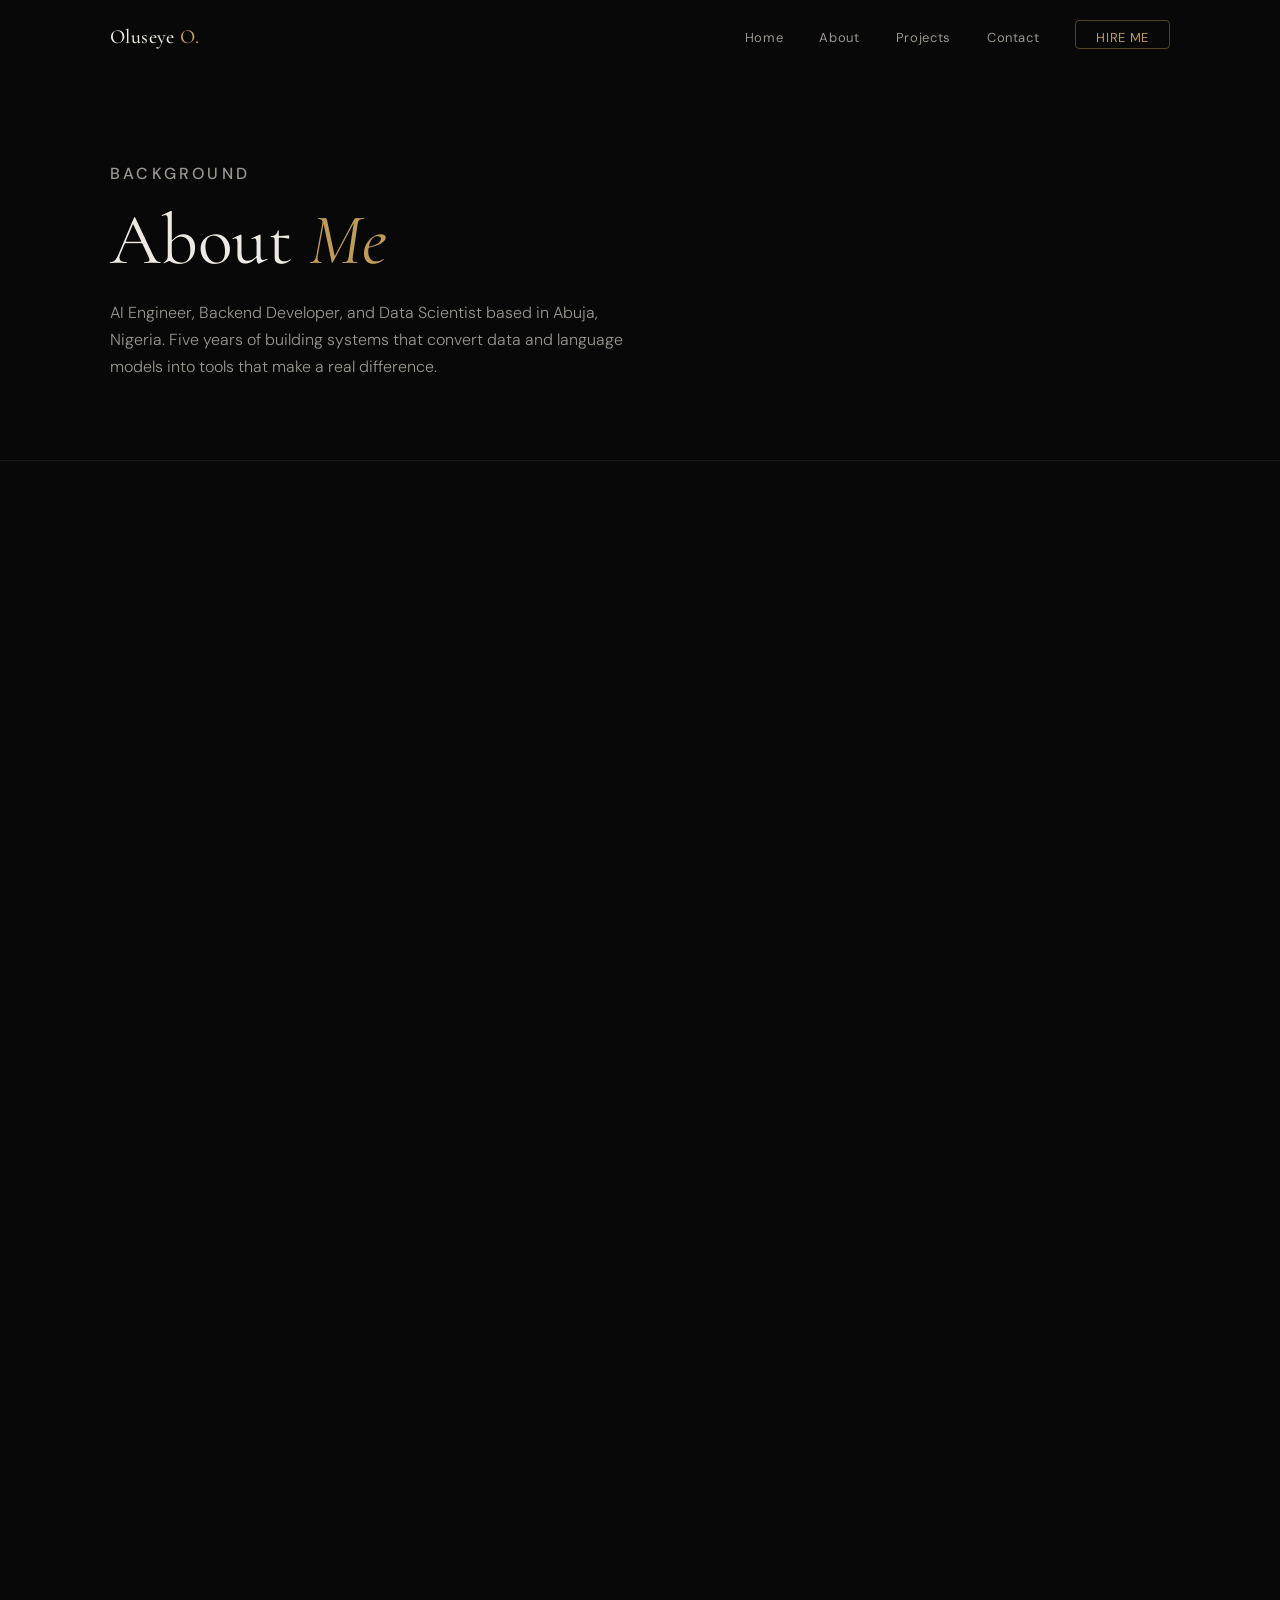
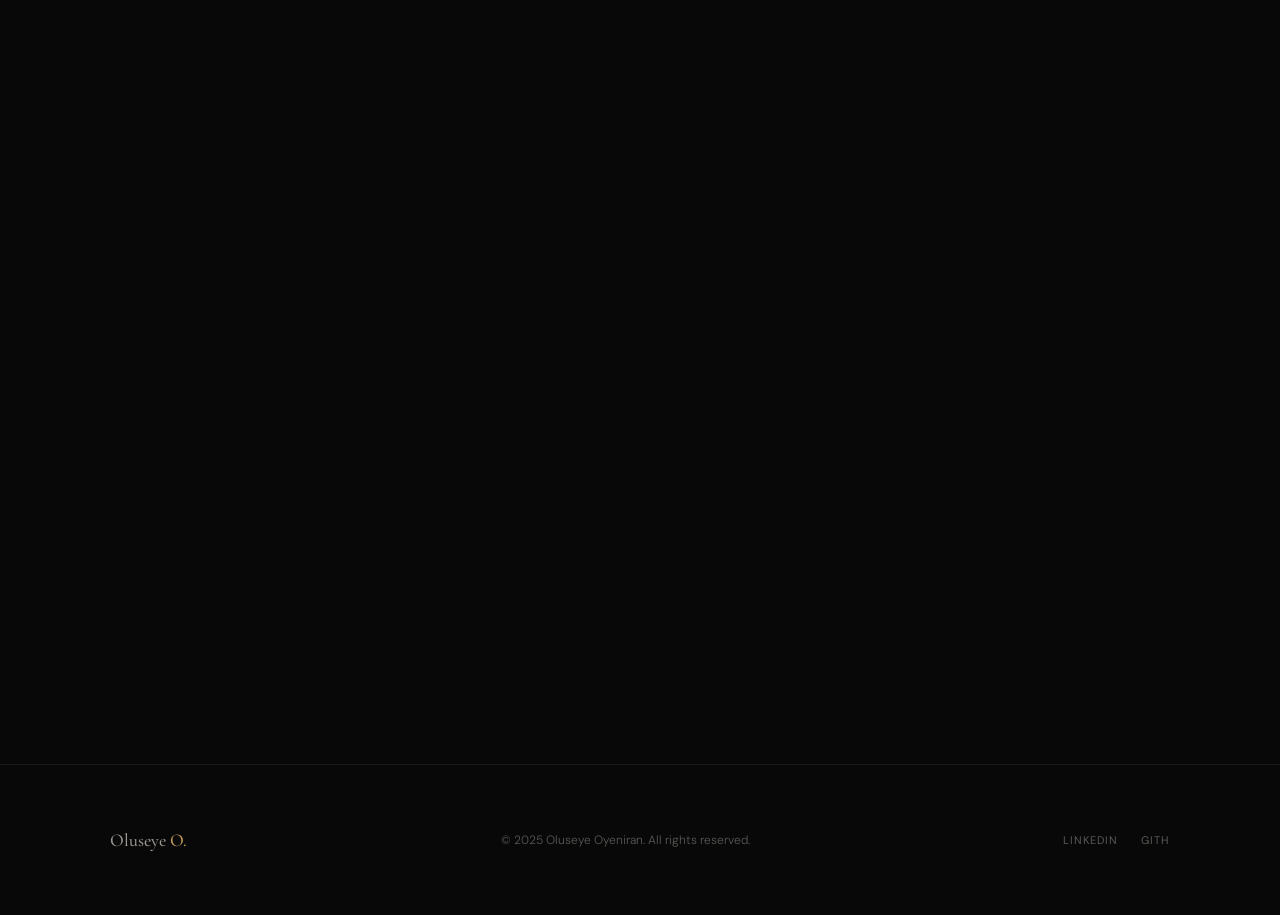
==== about.html @ 6cb299c2 "Add files via upload" ====
<!DOCTYPE html>
<html lang="en">
<head>
  <meta charset="UTF-8" />
  <meta name="viewport" content="width=device-width, initial-scale=1.0" />
  <meta name="description" content="About Oluseye Oyeniran — AI Engineer, Backend Developer, and Data Scientist with 5+ years of experience." />
  <title>About — Oluseye Oyeniran</title>
  <link rel="stylesheet" href="assets/css/style.css" />
</head>
<body>

  <!-- ============================================================
       NAVIGATION
  ============================================================ -->
  <nav class="nav" role="navigation" aria-label="Main navigation">
    <div class="nav-inner">
      <a href="index.html" class="nav-logo">Oluseye <span>O.</span></a>
      <button class="nav-toggle" aria-label="Toggle menu" aria-expanded="false">
        <span></span>
        <span></span>
        <span></span>
      </button>
      <ul class="nav-links" role="list">
        <li><a href="index.html">Home</a></li>
        <li><a href="about.html">About</a></li>
        <li><a href="projects.html">Projects</a></li>
        <li><a href="contact.html">Contact</a></li>
        <li><a href="contact.html" class="nav-cta">Hire Me</a></li>
      </ul>
    </div>
  </nav>


  <!-- ============================================================
       PAGE HEADER
  ============================================================ -->
  <header class="page-header">
    <div class="page-header-inner">
      <p class="section-label">Background</p>
      <h1>About <em>Me</em></h1>
      <p>
        AI Engineer, Backend Developer, and Data Scientist based in Abuja, Nigeria.
        Five years of building systems that convert data and language models into
        tools that make a real difference.
      </p>
    </div>
  </header>


  <!-- ============================================================
       ABOUT CONTENT
  ============================================================ -->
  <section class="section" aria-labelledby="about-heading">
    <div class="container">
      <div class="about-grid">

        <!-- Sidebar -->
        <aside class="about-sidebar reveal" aria-label="Contact information">
          <div class="about-photo" aria-label="Profile photo placeholder">
            <span>Photo</span>
          </div>

          <div>
            <p class="section-label" style="margin-bottom: 16px;">Contact</p>
            <div class="about-contact-list">
              <div class="about-contact-item">
                <span class="about-contact-label">Location</span>
                <span class="about-contact-value">Abuja, Nigeria</span>
              </div>
              <div class="about-contact-item">
                <span class="about-contact-label">Email</span>
                <a href="/cdn-cgi/l/email-protection#7817140d0b1d011d17011d16110a1916381f15191114561b1715" class="about-contact-value">
                  <span class="__cf_email__" data-cfemail="5f30332a2c3a263a30263a31362d3e311f38323e3633713c3032">[email&#160;protected]</span>
                </a>
              </div>
              <div class="about-contact-item">
                <span class="about-contact-label">Phone</span>
                <a href="tel:+2348185100930" class="about-contact-value">+234 818 510 0930</a>
              </div>
              <div class="about-contact-item">
                <span class="about-contact-label">LinkedIn</span>
                <a href="https://www.linkedin.com/in/oluseye-oyeniran-509456109/"
                   class="about-contact-value"
                   target="_blank"
                   rel="noopener noreferrer">View Profile</a>
              </div>
              <div class="about-contact-item">
                <span class="about-contact-label">GitHub</span>
                <a href="https://github.com/Eriayomide/"
                   class="about-contact-value"
                   target="_blank"
                   rel="noopener noreferrer">Eriayomide</a>
              </div>
            </div>
          </div>
        </aside>

        <!-- Main content -->
        <div class="about-content">

          <!-- Bio -->
          <div class="reveal">
            <h2 id="about-heading">Who I Am</h2>
            <p>
              I'm a Data Scientist and AI Engineer with over five years of hands-on experience
              in Python, machine learning, SQL, and data analysis. My core work — building
              predictive models, designing data pipelines, forecasting, and turning complex
              datasets into actionable insight — is entirely my own.
            </p>
            <p>
              My experience spans finance, government platforms, insurance, and social impact.
              At Fourcore Integrated Services, I lead AI development on Nigeria's VREG vehicle
              registration platform: building ML models, forecasting dashboards with SARIMA and
              Prophet, and integrating LLMs via the Claude API. Before that, at Pairview Limited
              in the UK, I developed forecasting models and analytics dashboards that contributed
              to a 20% reduction in customer churn and a 15% lift in cross-sell performance.
            </p>
            <p>
              Beyond data science, I design and build complete AI-powered systems — combining
              my analytical background with AI-assisted backend development (FastAPI, PostgreSQL)
              to ship end-to-end solutions. I understand the architecture and concepts deeply;
              AI helps me write the production code. This is how I built KingdomConnect,
              HopeBridge AI, and the RAG Chatbot system.
            </p>
          </div>

          <!-- Experience -->
          <div class="reveal">
            <h2>Experience</h2>
            <div class="experience-list" role="list">

              <div class="experience-item" role="listitem">
                <div class="experience-period">
                  Jun 2024 – Present<br>Abuja, Nigeria
                </div>
                <div>
                  <p class="experience-role">Data Scientist</p>
                  <p class="experience-company">Fourcore Integrated Services</p>
                  <p class="experience-desc">
                    Leading AI development on Nigeria's VREG platform — building an LLM-powered
                    chatbot for registration queries, a VIN anomaly detection engine, and time
                    series forecasting dashboards using Prophet and SARIMA. Also built the WACS
                    AI Loan Assistant, a conversational executive tool powered by LLaMA 3.3 70B
                    for real-time loan database queries in plain English.
                  </p>
                </div>
              </div>

              <div class="experience-item" role="listitem">
                <div class="experience-period">
                  May 2024 – Jul 2024<br>Remote
                </div>
                <div>
                  <p class="experience-role">Sales Data Analyst</p>
                  <p class="experience-company">ITC Worldwide Ltd</p>
                  <p class="experience-desc">
                    Worked with HubSpot CRM data and automated reporting pipelines using
                    Power Automate. Delivered sales trend modelling and insight dashboards
                    for senior leadership.
                  </p>
                </div>
              </div>

              <div class="experience-item" role="listitem">
                <div class="experience-period">
                  Feb 2020 – Apr 2024<br>United Kingdom
                </div>
                <div>
                  <p class="experience-role">Data Analyst / Scientist</p>
                  <p class="experience-company">Pairview Limited</p>
                  <p class="experience-desc">
                    Designed SARIMA and Prophet forecasting models that improved accuracy by 10%.
                    Built Power BI and Tableau dashboards that contributed to a 15% increase in
                    cross-sell success. Developed ML models for customer behaviour analysis and
                    reduced churn by 20% through targeted retention strategies.
                  </p>
                </div>
              </div>

              <div class="experience-item" role="listitem">
                <div class="experience-period">
                  Nov 2022 – Dec 2023<br>South Africa
                </div>
                <div>
                  <p class="experience-role">Data Analyst</p>
                  <p class="experience-company">Dinkum Analytics</p>
                  <p class="experience-desc">
                    Developed Power BI dashboards for social impact and sustainable development
                    initiatives. Built SQL-based data pipelines for merging and cleaning data
                    from multiple source systems.
                  </p>
                </div>
              </div>

              <div class="experience-item" role="listitem">
                <div class="experience-period">
                  Jul 2022 – Nov 2022<br>Remote
                </div>
                <div>
                  <p class="experience-role">Data Science Mentor</p>
                  <p class="experience-company">Udacity</p>
                  <p class="experience-desc">
                    Mentored aspiring data professionals in Python, SQL, and machine learning.
                    Reviewed project submissions and provided feedback aligned with
                    industry standards.
                  </p>
                </div>
              </div>

            </div>
          </div>

          <!-- Skills -->
          <div class="reveal">
            <h2>Skills &amp; Technologies</h2>
            <div class="skills-grid">
              <div>
                <p class="skill-group-title">AI &amp; Machine Learning</p>
                <ul class="skill-list">
                  <li>Large Language Models (LLMs)</li>
                  <li>Retrieval-Augmented Generation (RAG)</li>
                  <li>Natural Language Processing (NLP)</li>
                  <li>Time Series Forecasting (SARIMA, Prophet)</li>
                  <li>Random Forests, Predictive Modelling</li>
                  <li>Collaborative Filtering</li>
                  <li>Claude API, OpenAI, Groq</li>
                  <li>FAISS, sentence-transformers</li>
                </ul>
              </div>
              <div>
                <p class="skill-group-title">Backend &amp; Data Engineering</p>
                <ul class="skill-list">
                  <li>Python (advanced)</li>
                  <li>FastAPI</li>
                  <li>PostgreSQL, SQL Server</li>
                  <li>REST API Design</li>
                  <li>DigitalOcean, AWS, Azure, GCP</li>
                  <li>Streamlit</li>
                  <li>Data Pipeline Automation</li>
                  <li>Google Analytics (GA4)</li>
                </ul>
              </div>
              <div>
                <p class="skill-group-title">Analytics &amp; Visualisation</p>
                <ul class="skill-list">
                  <li>Power BI, DAX</li>
                  <li>Tableau</li>
                  <li>Looker Studio</li>
                  <li>Advanced Excel, Pivot Tables</li>
                  <li>HubSpot CRM</li>
                  <li>Power Automate</li>
                </ul>
              </div>
              <div>
                <p class="skill-group-title">Professional</p>
                <ul class="skill-list">
                  <li>Problem-solving &amp; systems thinking</li>
                  <li>Data storytelling</li>
                  <li>Cross-team collaboration</li>
                  <li>Technical mentoring</li>
                  <li>English (fluent)</li>
                </ul>
              </div>
            </div>
          </div>

          <!-- Education -->
          <div class="reveal">
            <h2>Education</h2>
            <div class="education-list">
              <div class="education-item">
                <p class="education-degree">M.Sc. Financial Mathematics</p>
                <p class="education-institution">University of Abuja</p>
                <p class="education-year">2016</p>
              </div>
              <div class="education-item">
                <p class="education-degree">B.Tech. Mathematics with Computer Science</p>
                <p class="education-institution">Federal University of Technology, Minna</p>
                <p class="education-year">2006</p>
              </div>
            </div>
          </div>

          <!-- Current Learning -->
          <div class="reveal">
            <h2>Currently Learning</h2>
            <p>
              Deepening expertise in Retrieval-Augmented Generation through the
              NVIDIA Deep Learning Institute. Active member of the American Statistical
              Association, and a regular contributor to data science discussions on
              LinkedIn, Reddit, and Medium.
            </p>
          </div>

        </div>
      </div>
    </div>
  </section>


  <!-- ============================================================
       FOOTER
  ============================================================ -->
  <footer class="footer" role="contentinfo">
    <div class="footer-inner">
      <div class="footer-logo">Oluseye <span>O.</span></div>
      <p class="footer-copy">&copy; 2025 Oluseye Oyeniran. All rights reserved.</p>
      <nav class="footer-links" aria-label="Footer navigation">
        <a href="https://www.linkedin.com/in/oluseye-oyeniran-509456109/" target="_blank" rel="noopener noreferrer">LinkedIn</a>
        <a href="https://github.com/Eriayomide/" target="_blank" rel="noopener noreferrer">GitH
---- assets/css/style.css ----
/* ================================================================
   OLUSEYE OYENIRAN — Portfolio Stylesheet
   Theme: Dark editorial, warm bronze/gold accents
   Fonts: Cormorant Garamond (display) + DM Sans (body/UI)
   ================================================================ */

/* --- Google Fonts Import --- */
@import url('https://fonts.googleapis.com/css2?family=Cormorant+Garamond:ital,wght@0,300;0,400;0,500;0,600;1,300;1,400&family=DM+Sans:ital,opsz,wght@0,9..40,300;0,9..40,400;0,9..40,500;1,9..40,300&display=swap');

/* --- CSS Custom Properties --- */
:root {
  --bg:            #080808;
  --surface:       #0F0F0F;
  --card:          #141414;
  --card-hover:    #1A1A1A;
  --border:        rgba(255, 255, 255, 0.07);
  --border-strong: rgba(255, 255, 255, 0.14);

  --accent:        #BF9B5A;
  --accent-light:  #D4AF6E;
  --accent-dim:    rgba(191, 155, 90, 0.15);

  --text:          #EEEAE3;
  --text-secondary:#9A9690;
  --text-muted:    #5C5A56;

  --font-display:  'Cormorant Garamond', Georgia, serif;
  --font-body:     'DM Sans', system-ui, sans-serif;

  --max-width:     1180px;
  --side-pad:      clamp(20px, 5vw, 60px);
  --radius:        4px;
  --radius-card:   8px;

  --transition:    all 0.25s ease;
  --transition-slow: all 0.45s ease;
}

/* --- Reset & Base --- */
*, *::before, *::after { box-sizing: border-box; margin: 0; padding: 0; }

html {
  font-size: 16px;
  scroll-behavior: smooth;
  -webkit-font-smoothing: antialiased;
}

body {
  background-color: var(--bg);
  color: var(--text);
  font-family: var(--font-body);
  font-weight: 300;
  line-height: 1.7;
  min-height: 100vh;
}

a {
  color: inherit;
  text-decoration: none;
}

img {
  display: block;
  max-width: 100%;
}

ul { list-style: none; }

/* --- Utility Classes --- */
.container {
  max-width: var(--max-width);
  margin: 0 auto;
  padding: 0 var(--side-pad);
}

.section {
  padding: 100px 0;
}

.section-label {
  font-family: var(--font-body);
  font-size: 11px;
  font-weight: 500;
  letter-spacing: 0.2em;
  text-transform: uppercase;
  color: var(--accent);
  margin-bottom: 16px;
}

.section-title {
  font-family: var(--font-display);
  font-size: clamp(32px, 4vw, 48px);
  font-weight: 400;
  line-height: 1.15;
  color: var(--text);
  margin-bottom: 48px;
}

.section-title em {
  font-style: italic;
  color: var(--accent);
}

.divider {
  width: 40px;
  height: 1px;
  background: var(--accent);
  margin: 24px 0 40px;
}

/* ================================================================
   NAVIGATION
   ================================================================ */
.nav {
  position: fixed;
  top: 0;
  left: 0;
  right: 0;
  z-index: 100;
  padding: 20px 0;
  transition: var(--transition);
  border-bottom: 1px solid transparent;
}

.nav.scrolled {
  background: rgba(8, 8, 8, 0.96);
  backdrop-filter: blur(12px);
  -webkit-backdrop-filter: blur(12px);
  border-bottom-color: var(--border);
  padding: 14px 0;
}

.nav-inner {
  max-width: var(--max-width);
  margin: 0 auto;
  padding: 0 var(--side-pad);
  display: flex;
  align-items: center;
  justify-content: space-between;
}

/* Wordmark logo */
.nav-logo {
  font-family: var(--font-display);
  font-size: 20px;
  font-weight: 500;
  letter-spacing: 0.02em;
  color: var(--text);
  transition: var(--transition);
}

.nav-logo span {
  color: var(--accent);
}

.nav-logo:hover { color: var(--accent-light); }

/* Nav links */
.nav-links {
  display: flex;
  align-items: center;
  gap: 36px;
}

.nav-links a {
  font-size: 13px;
  font-weight: 400;
  letter-spacing: 0.05em;
  color: var(--text-secondary);
  transition: var(--transition);
  position: relative;
  padding-bottom: 2px;
}

.nav-links a::after {
  content: '';
  position: absolute;
  bottom: -1px;
  left: 0;
  width: 0;
  height: 1px;
  background: var(--accent);
  transition: width 0.25s ease;
}

.nav-links a:hover,
.nav-links a.active {
  color: var(--text);
}

.nav-links a:hover::after,
.nav-links a.active::after {
  width: 100%;
}

/* Hire me CTA in nav */
.nav-cta {
  font-size: 12px;
  font-weight: 500;
  letter-spacing: 0.1em;
  text-transform: uppercase;
  color: var(--accent) !important;
  border: 1px solid rgba(191, 155, 90, 0.4);
  padding: 8px 20px;
  border-radius: var(--radius);
  transition: var(--transition) !important;
}

.nav-cta::after { display: none !important; }

.nav-cta:hover {
  background: var(--accent-dim) !important;
  border-color: var(--accent) !important;
  color: var(--accent-light) !important;
}

/* Mobile nav toggle */
.nav-toggle {
  display: none;
  background: none;
  border: none;
  cursor: pointer;
  padding: 4px;
  flex-direction: column;
  gap: 5px;
}

.nav-toggle span {
  display: block;
  width: 24px;
  height: 1.5px;
  background: var(--text);
  transition: var(--transition);
}

/* ================================================================
   BUTTONS
   ================================================================ */
.btn {
  display: inline-block;
  font-family: var(--font-body);
  font-size: 12px;
  font-weight: 500;
  letter-spacing: 0.12em;
  text-transform: uppercase;
  padding: 14px 32px;
  border-radius: var(--radius);
  transition: var(--transition);
  cursor: pointer;
  border: none;
}

.btn-primary {
  background: var(--accent);
  color: #0A0808;
}

.btn-primary:hover {
  background: var(--accent-light);
  transform: translateY(-1px);
}

.btn-outline {
  background: transparent;
  color: var(--text);
  border: 1px solid var(--border-strong);
}

.btn-outline:hover {
  border-color: var(--accent);
  color: var(--accent);
  transform: translateY(-1px);
}

.btn-ghost {
  background: transparent;
  color: var(--accent);
  border: 1px solid rgba(191, 155, 90, 0.3);
  padding: 10px 24px;
  font-size: 11px;
}

.btn-ghost:hover {
  background: var(--accent-dim);
  border-color: var(--accent);
}

/* ================================================================
   PAGE HEADER (inner pages)
   ================================================================ */
.page-header {
  padding: 160px 0 80px;
  border-bottom: 1px solid var(--border);
}

.page-header-inner {
  max-width: var(--max-width);
  margin: 0 auto;
  padding: 0 var(--side-pad);
}

.page-header h1 {
  font-family: var(--font-display);
  font-size: clamp(42px, 6vw, 72px);
  font-weight: 400;
  line-height: 1.05;
  color: var(--text);
  margin-bottom: 20px;
}

.page-header h1 em {
  font-style: italic;
  color: var(--accent);
}

.page-header p {
  font-size: 16px;
  color: var(--text-secondary);
  max-width: 520px;
  line-height: 1.7;
}

/* ================================================================
   HOME — HERO
   ================================================================ */
.hero {
  min-height: 100vh;
  display: flex;
  align-items: center;
  position: relative;
  overflow: hidden;
  padding: 120px 0 80px;
}

/* Subtle grid texture */
.hero::before {
  content: '';
  position: absolute;
  inset: 0;
  background-image:
    linear-gradient(rgba(255,255,255,0.015) 1px, transparent 1px),
    linear-gradient(90deg, rgba(255,255,255,0.015) 1px, transparent 1px);
  background-size: 80px 80px;
  mask-image: radial-gradient(ellipse 80% 80% at 50% 50%, black 30%, transparent 100%);
  pointer-events: none;
}

/* Subtle glow */
.hero::after {
  content: '';
  position: absolute;
  top: 20%;
  right: -10%;
  width: 500px;
  height: 500px;
  background: radial-gradient(circle, rgba(191, 155, 90, 0.06) 0%, transparent 70%);
  pointer-events: none;
}

.hero-inner {
  max-width: var(--max-width);
  margin: 0 auto;
  padding: 0 var(--side-pad);
  width: 100%;
  position: relative;
  z-index: 1;
}

.hero-eyebrow {
  display: flex;
  align-items: center;
  gap: 16px;
  margin-bottom: 28px;
  opacity: 0;
  animation: fadeUp 0.7s ease 0.1s forwards;
}

.hero-eyebrow-line {
  width: 32px;
  height: 1px;
  background: var(--accent);
}

.hero-eyebrow span {
  font-size: 11px;
  font-weight: 500;
  letter-spacing: 0.2em;
  text-transform: uppercase;
  color: var(--accent);
}

.hero-name {
  font-family: var(--font-display);
  font-size: clamp(52px, 9vw, 112px);
  font-weight: 400;
  line-height: 0.95;
  letter-spacing: -0.02em;
  color: var(--text);
  margin-bottom: 8px;
  opacity: 0;
  animation: fadeUp 0.8s ease 0.2s forwards;
}

.hero-name-last {
  display: block;
  color: var(--text);
  font-style: italic;
  font-weight: 300;
}

.hero-title-row {
  display: flex;
  align-items: center;
  gap: 20px;
  margin: 32px 0 40px;
  opacity: 0;
  animation: fadeUp 0.8s ease 0.35s forwards;
}

.hero-title-text {
  font-size: clamp(13px, 1.5vw, 15px);
  font-weight: 400;
  color: var(--text-secondary);
  letter-spacing: 0.04em;
}

.hero-title-sep {
  width: 1px;
  height: 16px;
  background: var(--border-strong);
}

.hero-bio {
  max-width: 560px;
  font-size: 16px;
  font-weight: 300;
  color: var(--text-secondary);
  line-height: 1.8;
  margin-bottom: 48px;
  opacity: 0;
  animation: fadeUp 0.8s ease 0.45s forwards;
}

.hero-actions {
  display: flex;
  align-items: center;
  gap: 16px;
  flex-wrap: wrap;
  opacity: 0;
  animation: fadeUp 0.8s ease 0.55s forwards;
}

.hero-scroll-hint {
  position: absolute;
  bottom: 40px;
  left: var(--side-pad);
  display: flex;
  align-items: center;
  gap: 10px;
  opacity: 0;
  animation: fadeIn 1s ease 1.2s forwards;
}

.hero-scroll-hint span {
  font-size: 10px;
  font-weight: 500;
  letter-spacing: 0.18em;
  text-transform: uppercase;
  color: var(--text-muted);
}

.scroll-line {
  width: 1px;
  height: 40px;
  background: linear-gradient(to bottom, transparent, var(--accent), transparent);
  animation: scrollPulse 2s ease-in-out infinite;
}

/* ================================================================
   HOME — FEATURED PROJECT
   ================================================================ */
.featured {
  background: var(--surface);
  border-top: 1px solid var(--border);
  border-bottom: 1px solid var(--border);
}

.featured-inner {
  display: grid;
  grid-template-columns: 1fr 1fr;
  gap: 80px;
  align-items: center;
}

.featured-label {
  font-size: 10px;
  font-weight: 500;
  letter-spacing: 0.2em;
  text-transform: uppercase;
  color: var(--accent);
  margin-bottom: 20px;
}

.featured-title {
  font-family: var(--font-display);
  font-size: clamp(28px, 3.5vw, 44px);
  font-weight: 400;
  line-height: 1.15;
  color: var(--text);
  margin-bottom: 20px;
}

.featured-title em { font-style: italic; color: var(--accent); }

.featured-desc {
  font-size: 15px;
  font-weight: 300;
  color: var(--text-secondary);
  line-height: 1.8;
  margin-bottom: 28px;
}

.featured-tags {
  display: flex;
  flex-wrap: wrap;
  gap: 8px;
  margin-bottom: 36px;
}

.tag {
  font-size: 11px;
  font-weight: 400;
  letter-spacing: 0.05em;
  color: var(--text-muted);
  border: 1px solid var(--border);
  padding: 4px 12px;
  border-radius: 2px;
  background: rgba(255,255,255,0.02);
}

/* Project visual placeholder */
.project-visual {
  border-radius: var(--radius-card);
  overflow: hidden;
  aspect-ratio: 4/3;
  position: relative;
}

.project-visual-inner {
  width: 100%;
  height: 100%;
  display: flex;
  align-items: center;
  justify-content: center;
  font-family: var(--font-display);
  font-size: 14px;
  font-weight: 400;
  font-style: italic;
  letter-spacing: 0.05em;
  color: rgba(255,255,255,0.3);
  border: 1px solid var(--border);
}

/* Each project gets a distinct background */
.visual-kingdomconnect {
  background: linear-gradient(135deg, #0D2B3A 0%, #0F3D4A 40%, #143545 100%);
}

.visual-hopebridge {
  background: linear-gradient(135deg, #2A1608 0%, #4A2510 40%, #3D1F0C 100%);
}

.visual-rag {
  background: linear-gradient(135deg, #0D1826 0%, #142035 40%, #0F1D2E 100%);
}

.visual-vin {
  background: linear-gradient(135deg, #141A24 0%, #1E2A3A 40%, #18222E 100%);
}

.visual-analytics {
  background: linear-gradient(135deg, #131A13 0%, #1A2A1A 40%, #162016 100%);
}

/* Decorative lines in project visuals */
.project-visual-inner::before {
  content: '';
  position: absolute;
  inset: 20px;
  border: 1px solid rgba(255,255,255,0.06);
  border-radius: 4px;
}

/* ================================================================
   HOME — PROJECTS GRID (secondary)
   ================================================================ */
.projects-grid {
  display: grid;
  grid-template-columns: repeat(3, 1fr);
  gap: 1px;
  background: var(--border);
  border: 1px solid var(--border);
  border-radius: var(--radius-card);
  overflow: hidden;
}

.project-card {
  background: var(--card);
  padding: 36px;
  transition: var(--transition-slow);
  position: relative;
  overflow: hidden;
}

.project-card::before {
  content: '';
  position: absolute;
  bottom: 0;
  left: 0;
  right: 0;
  height: 2px;
  background: var(--accent);
  transform: scaleX(0);
  transform-origin: left;
  transition: transform 0.4s ease;
}

.project-card:hover {
  background: var(--card-hover);
}

.project-card:hover::before {
  transform: scaleX(1);
}

.project-card-number {
  font-family: var(--font-display);
  font-size: 13px;
  font-weight: 400;
  color: var(--text-muted);
  margin-bottom: 20px;
}

.project-card-visual {
  border-radius: 4px;
  overflow: hidden;
  aspect-ratio: 16/9;
  margin-bottom: 24px;
  position: relative;
}

.project-card-title {
  font-family: var(--font-display);
  font-size: 22px;
  font-weight: 400;
  color: var(--text);
  line-height: 1.3;
  margin-bottom: 12px;
}

.project-card-desc {
  font-size: 13px;
  font-weight: 300;
  color: var(--text-secondary);
  line-height: 1.7;
  margin-bottom: 20px;
}

.project-card-tags {
  display: flex;
  flex-wrap: wrap;
  gap: 6px;
  margin-bottom: 24px;
}

.project-card-link {
  font-size: 11px;
  font-weight: 500;
  letter-spacing: 0.1em;
  text-transform: uppercase;
  color: var(--accent);
  display: inline-flex;
  align-items: center;
  gap: 8px;
  transition: var(--transition);
}

.project-card-link:hover {
  color: var(--accent-light);
  gap: 12px;
}

.project-card-link::after {
  content: '→';
  font-size: 13px;
}

/* ================================================================
   PROJECTS PAGE — FULL PROJECT CARDS
   ================================================================ */
.project-full {
  padding: 60px 0;
  border-bottom: 1px solid var(--border);
}

.project-full:last-child {
  border-bottom: none;
}

.project-full-inner {
  display: grid;
  grid-template-columns: 1.1fr 0.9fr;
  gap: 80px;
  align-items: start;
}

.project-full-inner.reverse {
  grid-template-columns: 0.9fr 1.1fr;
}

.project-full-inner.reverse .project-full-content {
  order: 2;
}

.project-full-inner.reverse .project-full-visual {
  order: 1;
}

.project-number {
  font-family: var(--font-display);
  font-size: 80px;
  font-weight: 300;
  color: rgba(255,255,255,0.04);
  line-height: 1;
  margin-bottom: -20px;
  position: relative;
  z-index: 0;
}

.project-full-title {
  font-family: var(--font-display);
  font-size: clamp(26px, 3vw, 38px);
  font-weight: 400;
  line-height: 1.2;
  color: var(--text);
  margin-bottom: 16px;
  position: relative;
  z-index: 1;
}

.project-full-title em { font-style: italic; color: var(--accent); }

.project-full-desc {
  font-size: 15px;
  font-weight: 300;
  color: var(--text-secondary);
  line-height: 1.85;
  margin-bottom: 28px;
}

.project-full-meta {
  display: grid;
  grid-template-columns: repeat(2, 1fr);
  gap: 20px;
  padding: 24px 0;
  border-top: 1px solid var(--border);
  border-bottom: 1px solid var(--border);
  margin-bottom: 32px;
}

.meta-item-label {
  font-size: 10px;
  font-weight: 500;
  letter-spacing: 0.15em;
  text-transform: uppercase;
  color: var(--text-muted);
  margin-bottom: 6px;
}

.meta-item-value {
  font-size: 14px;
  font-weight: 400;
  color: var(--text-secondary);
}

.project-full-visual {
  position: sticky;
  top: 100px;
}

/* ================================================================
   ANALYTICS PROJECTS — SMALLER GRID
   ================================================================ */
.analytics-grid {
  display: grid;
  grid-template-columns: repeat(3, 1fr);
  gap: 24px;
}

.analytics-card {
  background: var(--card);
  border: 1px solid var(--border);
  border-radius: var(--radius-card);
  padding: 28px;
  transition: var(--transition-slow);
}

.analytics-card:hover {
  background: var(--card-hover);
  border-color: var(--border-strong);
  transform: translateY(-2px);
}

.analytics-card-title {
  font-family: var(--font-display);
  font-size: 19px;
  font-weight: 400;
  color: var(--text);
  margin-bottom: 10px;
  line-height: 1.3;
}

.analytics-card-desc {
  font-size: 13px;
  font-weight: 300;
  color: var(--text-secondary);
  line-height: 1.7;
  margin-bottom: 18px;
}

.analytics-card-link {
  font-size: 11px;
  font-weight: 500;
  letter-spacing: 0.08em;
  text-transform: uppercase;
  color: var(--accent);
  display: inline-flex;
  align-items: center;
  gap: 6px;
  transition: var(--transition);
}

.analytics-card-link:hover {
  color: var(--accent-light);
  gap: 10px;
}

.analytics-card-link::after { content: '↗'; }

/* ================================================================
   ABOUT PAGE
   ================================================================ */
.about-grid {
  display: grid;
  grid-template-columns: 1fr 1.6fr;
  gap: 100px;
  align-items: start;
}

.about-sidebar {
  position: sticky;
  top: 100px;
}

.about-photo {
  aspect-ratio: 3/4;
  background: var(--card);
  border: 1px solid var(--border);
  border-radius: var(--radius-card);
  overflow: hidden;
  margin-bottom: 28px;
  display: flex;
  align-items: center;
  justify-content: center;
  color: var(--text-muted);
  font-size: 13px;
  font-style: italic;
  font-family: var(--font-display);
  background: linear-gradient(160deg, #141414 0%, #0F1820 100%);
}

.about-contact-list {
  display: flex;
  flex-direction: column;
  gap: 12px;
}

.about-contact-item {
  display: flex;
  flex-direction: column;
  gap: 2px;
}

.about-contact-label {
  font-size: 10px;
  font-weight: 500;
  letter-spacing: 0.15em;
  text-transform: uppercase;
  color: var(--text-muted);
}

.about-contact-value {
  font-size: 13px;
  color: var(--text-secondary);
  transition: var(--transition);
}

a.about-contact-value:hover {
  color: var(--accent);
}

.about-content h2 {
  font-family: var(--font-display);
  font-size: clamp(22px, 2.5vw, 30px);
  font-weight: 400;
  color: var(--text);
  margin: 48px 0 16px;
  line-height: 1.3;
}

.about-content h2:first-child { margin-top: 0; }

.about-content p {
  font-size: 15px;
  font-weight: 300;
  color: var(--text-secondary);
  line-height: 1.9;
  margin-bottom: 20px;
}

/* Experience timeline */
.experience-list {
  display: flex;
  flex-direction: column;
  gap: 0;
  margin-top: 8px;
}

.experience-item {
  padding: 28px 0;
  border-bottom: 1px solid var(--border);
  display: grid;
  grid-template-columns: 160px 1fr;
  gap: 32px;
}

.experience-item:first-child {
  padding-top: 0;
}

.experience-item:last-child {
  border-bottom: none;
}

.experience-period {
  font-size: 12px;
  font-weight: 400;
  color: var(--text-muted);
  padding-top: 4px;
  line-height: 1.5;
}

.experience-role {
  font-family: var(--font-display);
  font-size: 20px;
  font-weight: 400;
  color: var(--text);
  margin-bottom: 4px;
}

.experience-company {
  font-size: 13px;
  font-weight: 400;
  color: var(--accent);
  margin-bottom: 10px;
}

.experience-desc {
  font-size: 13px;
  font-weight: 300;
  color: var(--text-secondary);
  line-height: 1.7;
}

/* Skills section */
.skills-grid {
  display: grid;
  grid-template-columns: repeat(2, 1fr);
  gap: 32px;
  margin-top: 8px;
}

.skill-group-title {
  font-size: 10px;
  font-weight: 500;
  letter-spacing: 0.18em;
  text-transform: uppercase;
  color: var(--accent);
  margin-bottom: 14px;
}

.skill-list {
  display: flex;
  flex-direction: column;
  gap: 6px;
}

.skill-list li {
  font-size: 13px;
  font-weight: 300;
  color: var(--text-secondary);
  padding-left: 16px;
  position: relative;
}

.skill-list li::before {
  content: '·';
  position: absolute;
  left: 4px;
  color: var(--accent);
}

/* Education section */
.education-list {
  display: flex;
  flex-direction: column;
  gap: 24px;
  margin-top: 8px;
}

.education-item {
  padding: 20px 24px;
  border: 1px solid var(--border);
  border-radius: var(--radius-card);
  background: var(--card);
}

.education-degree {
  font-family: var(--font-display);
  font-size: 18px;
  font-weight: 400;
  color: var(--text);
  margin-bottom: 4px;
}

.education-institution {
  font-size: 13px;
  font-weight: 400;
  color: var(--accent);
  margin-bottom: 4px;
}

.education-year {
  font-size: 12px;
  color: var(--text-muted);
}

/* ================================================================
   CONTACT PAGE
   ================================================================ */
.contact-grid {
  display: grid;
  grid-template-columns: 1fr 1.4fr;
  gap: 100px;
  align-items: start;
}

.contact-info h2 {
  font-family: var(--font-display);
  font-size: clamp(28px, 3.5vw, 42px);
  font-weight: 400;
  line-height: 1.2;
  color: var(--text);
  margin-bottom: 20px;
}

.contact-info h2 em { font-style: italic; color: var(--accent); }

.contact-info p {
  font-size: 15px;
  font-weight: 300;
  color: var(--text-secondary);
  line-height: 1.8;
  margin-bottom: 40px;
}

.contact-details {
  display: flex;
  flex-direction: column;
  gap: 20px;
}

.contact-detail-item {
  display: flex;
  flex-direction: column;
  gap: 4px;
}

.contact-detail-label {
  font-size: 10px;
  font-weight: 500;
  letter-spacing: 0.18em;
  text-transform: uppercase;
  color: var(--text-muted);
}

.contact-detail-value {
  font-size: 15px;
  font-weight: 300;
  color: var(--text-secondary);
  transition: var(--transition);
}

a.contact-detail-value:hover {
  color: var(--accent);
}

.contact-social {
  display: flex;
  gap: 16px;
  margin-top: 40px;
}

.social-link {
  font-size: 11px;
  font-weight: 500;
  letter-spacing: 0.12em;
  text-transform: uppercase;
  color: var(--text-muted);
  border: 1px solid var(--border);
  padding: 10px 20px;
  border-radius: var(--radius);
  transition: var(--transition);
}

.social-link:hover {
  color: var(--accent);
  border-color: rgba(191, 155, 90, 0.4);
  background: var(--accent-dim);
}

/* Contact form */
.contact-form {
  display: flex;
  flex-direction: column;
  gap: 24px;
}

.form-group {
  display: flex;
  flex-direction: column;
  gap: 8px;
}

.form-group label {
  font-size: 11px;
  font-weight: 500;
  letter-spacing: 0.12em;
  text-transform: uppercase;
  color: var(--text-muted);
}

.form-group input,
.form-group textarea,
.form-group select {
  background: var(--card);
  border: 1px solid var(--border);
  border-radius: var(--radius);
  color: var(--text);
  font-family: var(--font-body);
  font-size: 14px;
  font-weight: 300;
  padding: 14px 18px;
  width: 100%;
  transition: var(--transition);
  outline: none;
  -webkit-appearance: none;
}

.form-group input:focus,
.form-group textarea:focus,
.form-group select:focus {
  border-color: var(--accent);
  background: var(--card-hover);
}

.form-group input::placeholder,
.form-group textarea::placeholder {
  color: var(--text-muted);
}

.form-group textarea {
  resize: vertical;
  min-height: 140px;
}

/* ================================================================
   FOOTER
   ================================================================ */
.footer {
  border-top: 1px solid var(--border);
  padding: 60px 0;
}

.footer-inner {
  max-width: var(--max-width);
  margin: 0 auto;
  padding: 0 var(--side-pad);
  display: flex;
  align-items: center;
  justify-content: space-between;
  gap: 24px;
  flex-wrap: wrap;
}

.footer-logo {
  font-family: var(--font-display);
  font-size: 18px;
  font-weight: 500;
  color: var(--text-secondary);
}

.footer-logo span { color: var(--accent); }

.footer-copy {
  font-size: 12px;
  color: var(--text-muted);
  text-align: center;
}

.footer-links {
  display: flex;
  gap: 24px;
}

.footer-links a {
  font-size: 11px;
  font-weight: 400;
  letter-spacing: 0.08em;
  text-transform: uppercase;
  color: var(--text-muted);
  transition: var(--transition);
}

.footer-links a:hover { color: var(--accent); }

/* ================================================================
   ANIMATIONS
   ================================================================ */
@keyframes fadeUp {
  from { opacity: 0; transform: translateY(20px); }
  to   { opacity: 1; transform: translateY(0); }
}

@keyframes fadeIn {
  from { opacity: 0; }
  to   { opacity: 1; }
}

@keyframes scrollPulse {
  0%, 100% { opacity: 0.3; transform: scaleY(1); }
  50%       { opacity: 0.8; transform: scaleY(1.1); }
}

/* Scroll-reveal: elements start hidden, JS adds .revealed */
.reveal {
  opacity: 0;
  transform: translateY(24px);
  transition: opacity 0.65s ease, transform 0.65s ease;
}

.reveal.revealed {
  opacity: 1;
  transform: translateY(0);
}

.reveal-delay-1 { transition-delay: 0.1s; }
.reveal-delay-2 { transition-delay: 0.2s; }
.reveal-delay-3 { transition-delay: 0.3s; }
.reveal-delay-4 { transition-delay: 0.4s; }

/* ================================================================
   CODE SNIPPETS — shown on private project cards
   ================================================================ */
.code-block {
  background: #0A0A0A;
  border: 1px solid var(--border);
  border-left: 2px solid var(--accent);
  border-radius: var(--radius);
  padding: 20px 22px;
  margin: 24px 0 28px;
  overflow-x: auto;
  position: relative;
}

.code-block-label {
  font-size: 10px;
  font-weight: 500;
  letter-spacing: 0.15em;
  text-transform: uppercase;
  color: var(--accent);
  margin-bottom: 12px;
  display: block;
}

.code-block pre {
  margin: 0;
  font-family: 'SFMono-Regular', 'Consolas', 'Liberation Mono', monospace;
  font-size: 12.5px;
  line-height: 1.75;
  color: #C9C5BC;
  white-space: pre;
}

/* Syntax colour tokens */
.tok-kw     { color: #BF9B5A; }   /* keywords — gold */
.tok-fn     { color: #7EB8D4; }   /* function names — blue */
.tok-str    { color: #87B87F; }   /* strings — green */
.tok-cm     { color: #5A5956; }   /* comments — muted */
.tok-num    { color: #D49A6A; }   /* numbers — warm orange */
.tok-cls    { color: #D4B483; }   /* class names */
.tok-dec    { color: #9A8FC0; }   /* decorators — soft purple */

   ================================================================ */
@media (max-width: 1024px) {
  .featured-inner {
    grid-template-columns: 1fr;
    gap: 48px;
  }

  .featured-inner .project-visual {
    max-width: 560px;
  }

  .projects-grid {
    grid-template-columns: 1fr 1fr;
  }

  .project-full-inner,
  .project-full-inner.reverse {
    grid-template-columns: 1fr;
    gap: 40px;
  }

  .project-full-inner.reverse .project-full-content,
  .project-full-inner.reverse .project-full-visual {
    order: unset;
  }

  .project-full-visual {
    position: static;
    max-width: 480px;
  }

  .analytics-grid {
    grid-template-columns: repeat(2, 1fr);
  }

  .about-grid {
    grid-template-columns: 1fr;
    gap: 60px;
  }

  .about-sidebar {
    position: static;
    display: grid;
    grid-template-columns: 200px 1fr;
    gap: 40px;
    align-items: start;
  }

  .about-photo {
    margin-bottom: 0;
  }

  .contact-grid {
    grid-template-columns: 1fr;
    gap: 60px;
  }
}

/* ================================================================
   RESPONSIVE — MOBILE (≤ 680px)
   ================================================================ */
@media (max-width: 680px) {
  .section { padding: 70px 0; }

  .nav-links {
    display: none;
    position: fixed;
    top: 0;
    left: 0;
    right: 0;
    bottom: 0;
    background: rgba(8,8,8,0.98);
    flex-direction: column;
    align-items: center;
    justify-content: center;
    gap: 32px;
    z-index: 90;
  }

  .nav-links.open { display: flex; }

  .nav-links a {
    font-size: 22px;
    font-family: var(--font-display);
    font-weight: 400;
    color: var(--text);
  }

  .nav-cta { display: none; }

  .nav-toggle {
    display: flex;
    position: relative;
    z-index: 101;
  }

  .nav-toggle.active span:nth-child(1) {
    transform: translateY(6.5px) rotate(45deg);
  }
  .nav-toggle.active span:nth-child(2) { opacity: 0; }
  .nav-toggle.active span:nth-child(3) {
    transform: translateY(-6.5px) rotate(-45deg);
  }

  .projects-grid {
    grid-template-columns: 1fr;
  }

  .analytics-grid {
    grid-template-columns: 1fr;
  }

  .about-sidebar {
    grid-template-columns: 1fr;
  }

  .skills-grid {
    grid-template-columns: 1fr;
  }

  .experience-item {
    grid-template-columns: 1fr;
    gap: 8px;
  }

  .footer-inner {
    flex-direction: column;
    text-align: center;
  }

  .hero-name {
    font-size: clamp(44px, 14vw, 64px);
  }

  .hero-title-row {
    flex-wrap: wrap;
    gap: 8px;
  }

  .hero-title-sep { display: none; }

  .page-header {
    padding: 120px 0 60px;
  }

  .project-full-meta {
    grid-template-columns: 1fr;
  }
}
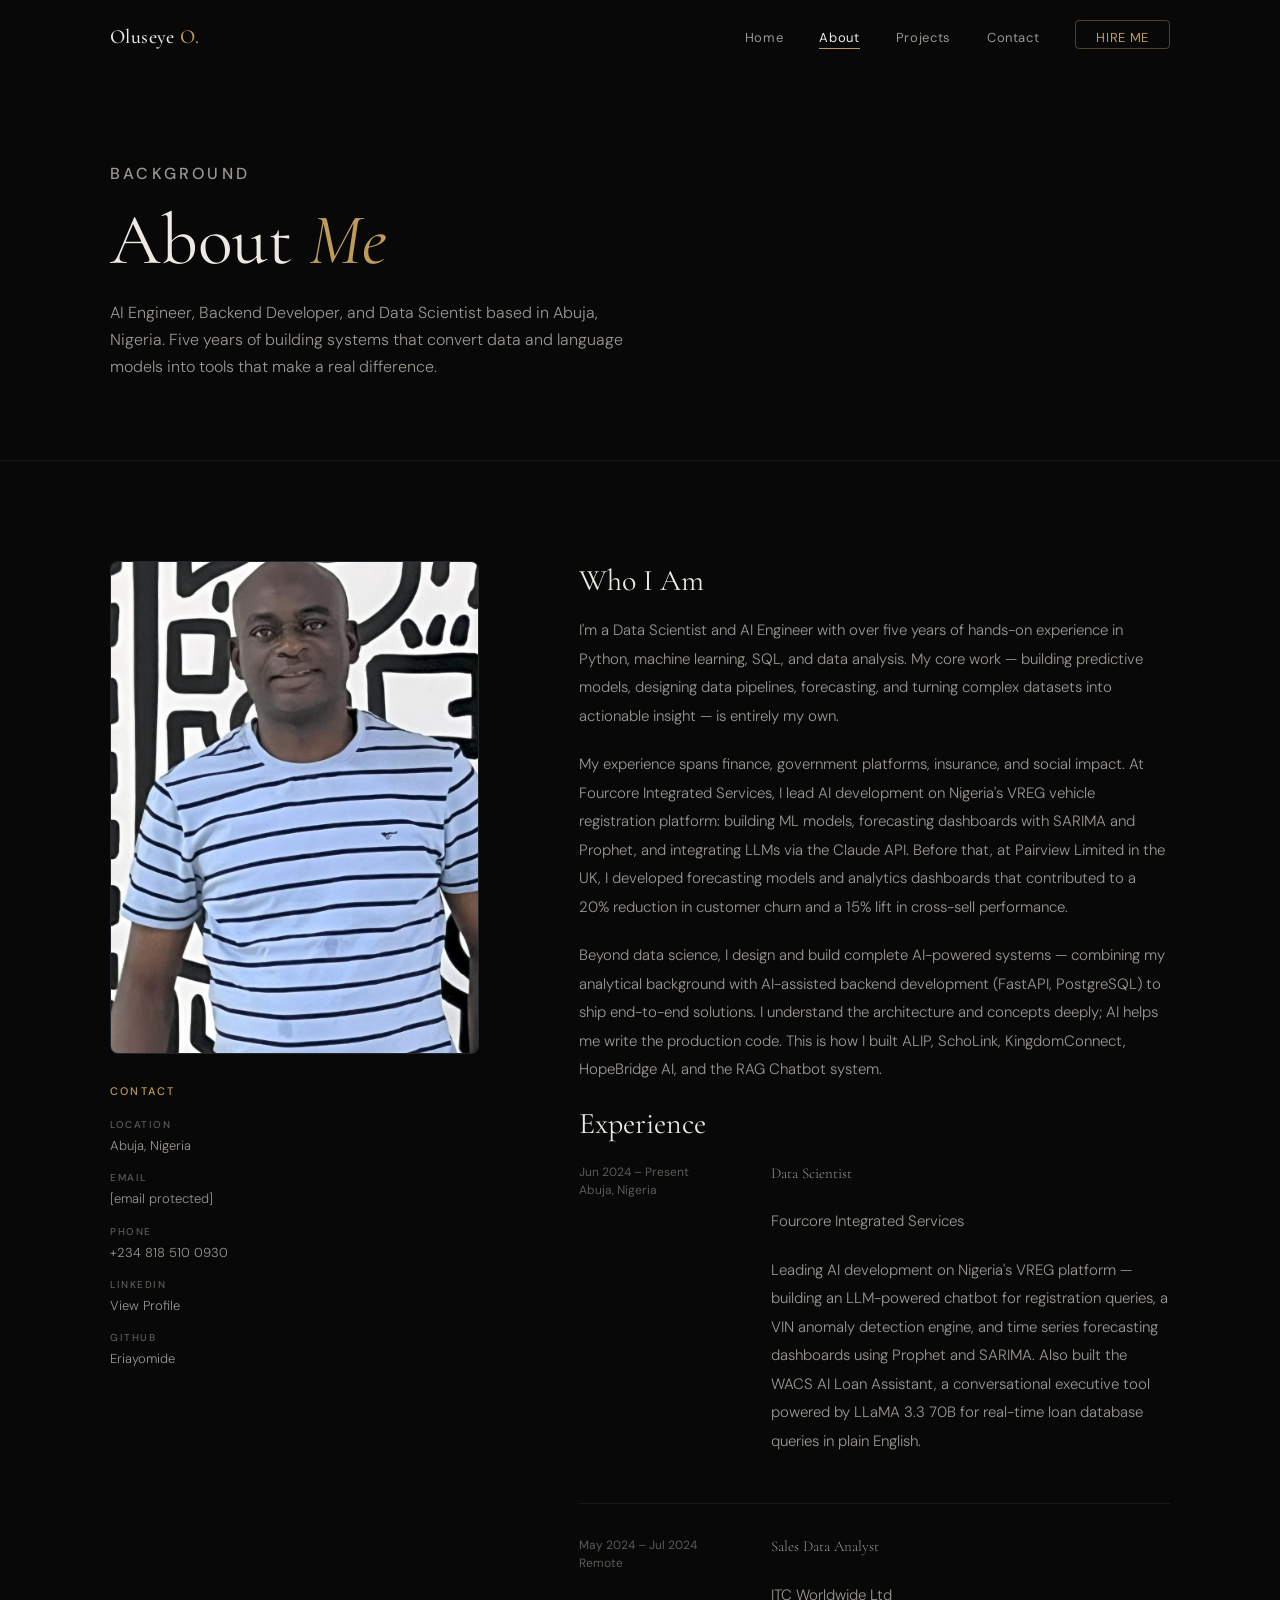
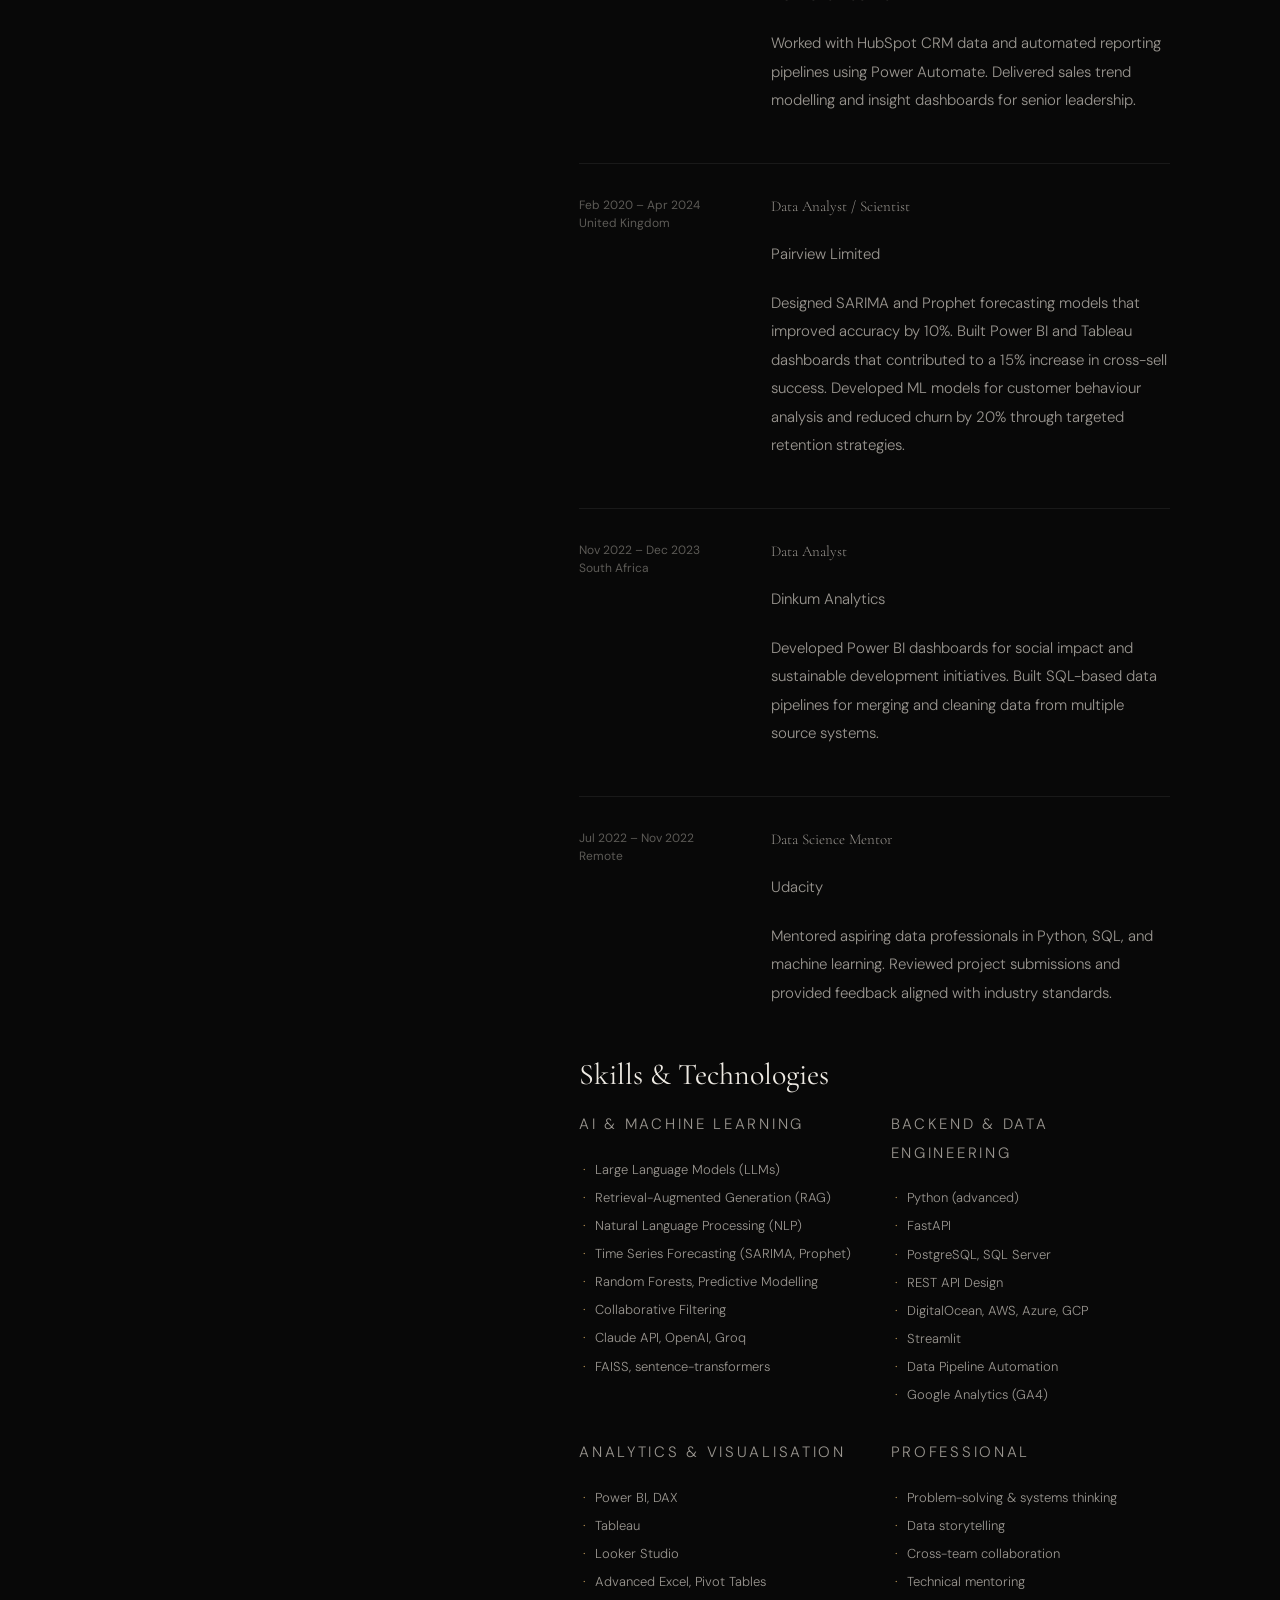
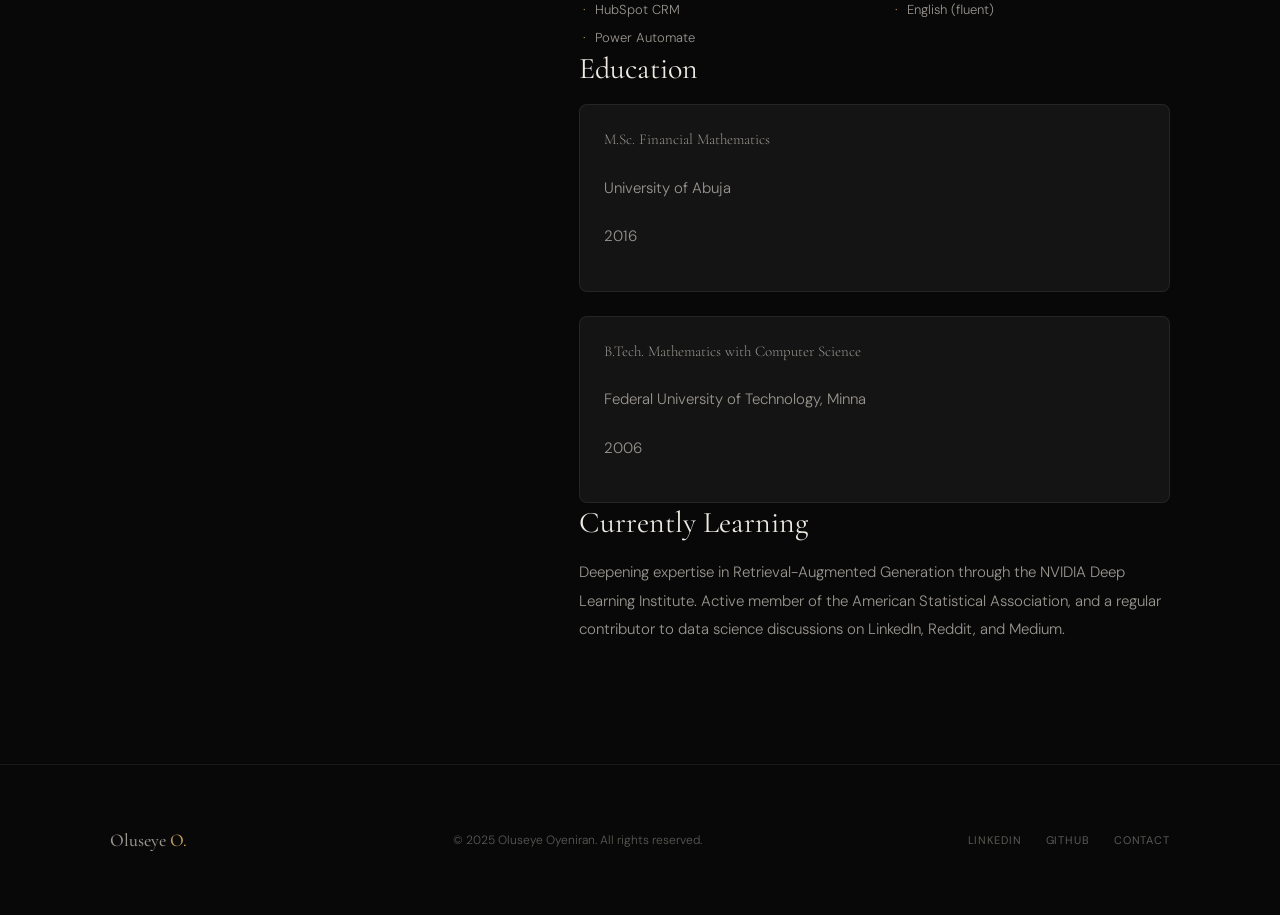
==== commit b5535f1a: "Update about.html" ====
--- a/about.html
+++ b/about.html
@@ -56,8 +56,8 @@
 
         <!-- Sidebar -->
         <aside class="about-sidebar reveal" aria-label="Contact information">
-          <div class="about-photo" aria-label="Profile photo placeholder">
-            <span>Photo</span>
+          <div class="about-photo" style="overflow: hidden;">
+            <img src="images/headshot-tight.jpg" alt="Oluseye Oyeniran" style="width: 100%; height: 100%; object-fit: cover; display: block;" />
           </div>
 
           <div>
@@ -79,7 +79,7 @@
               </div>
               <div class="about-contact-item">
                 <span class="about-contact-label">LinkedIn</span>
-                <a href="https://www.linkedin.com/in/oluseye-oyeniran-509456109/"
+                <a href="https://www.linkedin.com/in/oluseye-alani-oyeniran-803a02400/"
                    class="about-contact-value"
                    target="_blank"
                    rel="noopener noreferrer">View Profile</a>
@@ -119,8 +119,8 @@
               Beyond data science, I design and build complete AI-powered systems — combining
               my analytical background with AI-assisted backend development (FastAPI, PostgreSQL)
               to ship end-to-end solutions. I understand the architecture and concepts deeply;
-              AI helps me write the production code. This is how I built KingdomConnect,
-              HopeBridge AI, and the RAG Chatbot system.
+              AI helps me write the production code. This is how I built ALIP, SchoLink,
+              KingdomConnect, HopeBridge AI, and the RAG Chatbot system.
             </p>
           </div>
 
@@ -306,5 +306,13 @@
       <div class="footer-logo">Oluseye <span>O.</span></div>
       <p class="footer-copy">&copy; 2025 Oluseye Oyeniran. All rights reserved.</p>
       <nav class="footer-links" aria-label="Footer navigation">
-        <a href="https://www.linkedin.com/in/oluseye-oyeniran-509456109/" target="_blank" rel="noopener noreferrer">LinkedIn</a>
-        <a href="https://github.com/Eriayomide/" target="_blank" rel="noopener noreferrer">GitH+        <a href="https://www.linkedin.com/in/oluseye-alani-oyeniran-803a02400/" target="_blank" rel="noopener noreferrer">LinkedIn</a>
+        <a href="https://github.com/Eriayomide/" target="_blank" rel="noopener noreferrer">GitHub</a>
+        <a href="contact.html">Contact</a>
+      </nav>
+    </div>
+  </footer>
+
+  <script src="assets/js/main.js"></script>
+</body>
+</html>
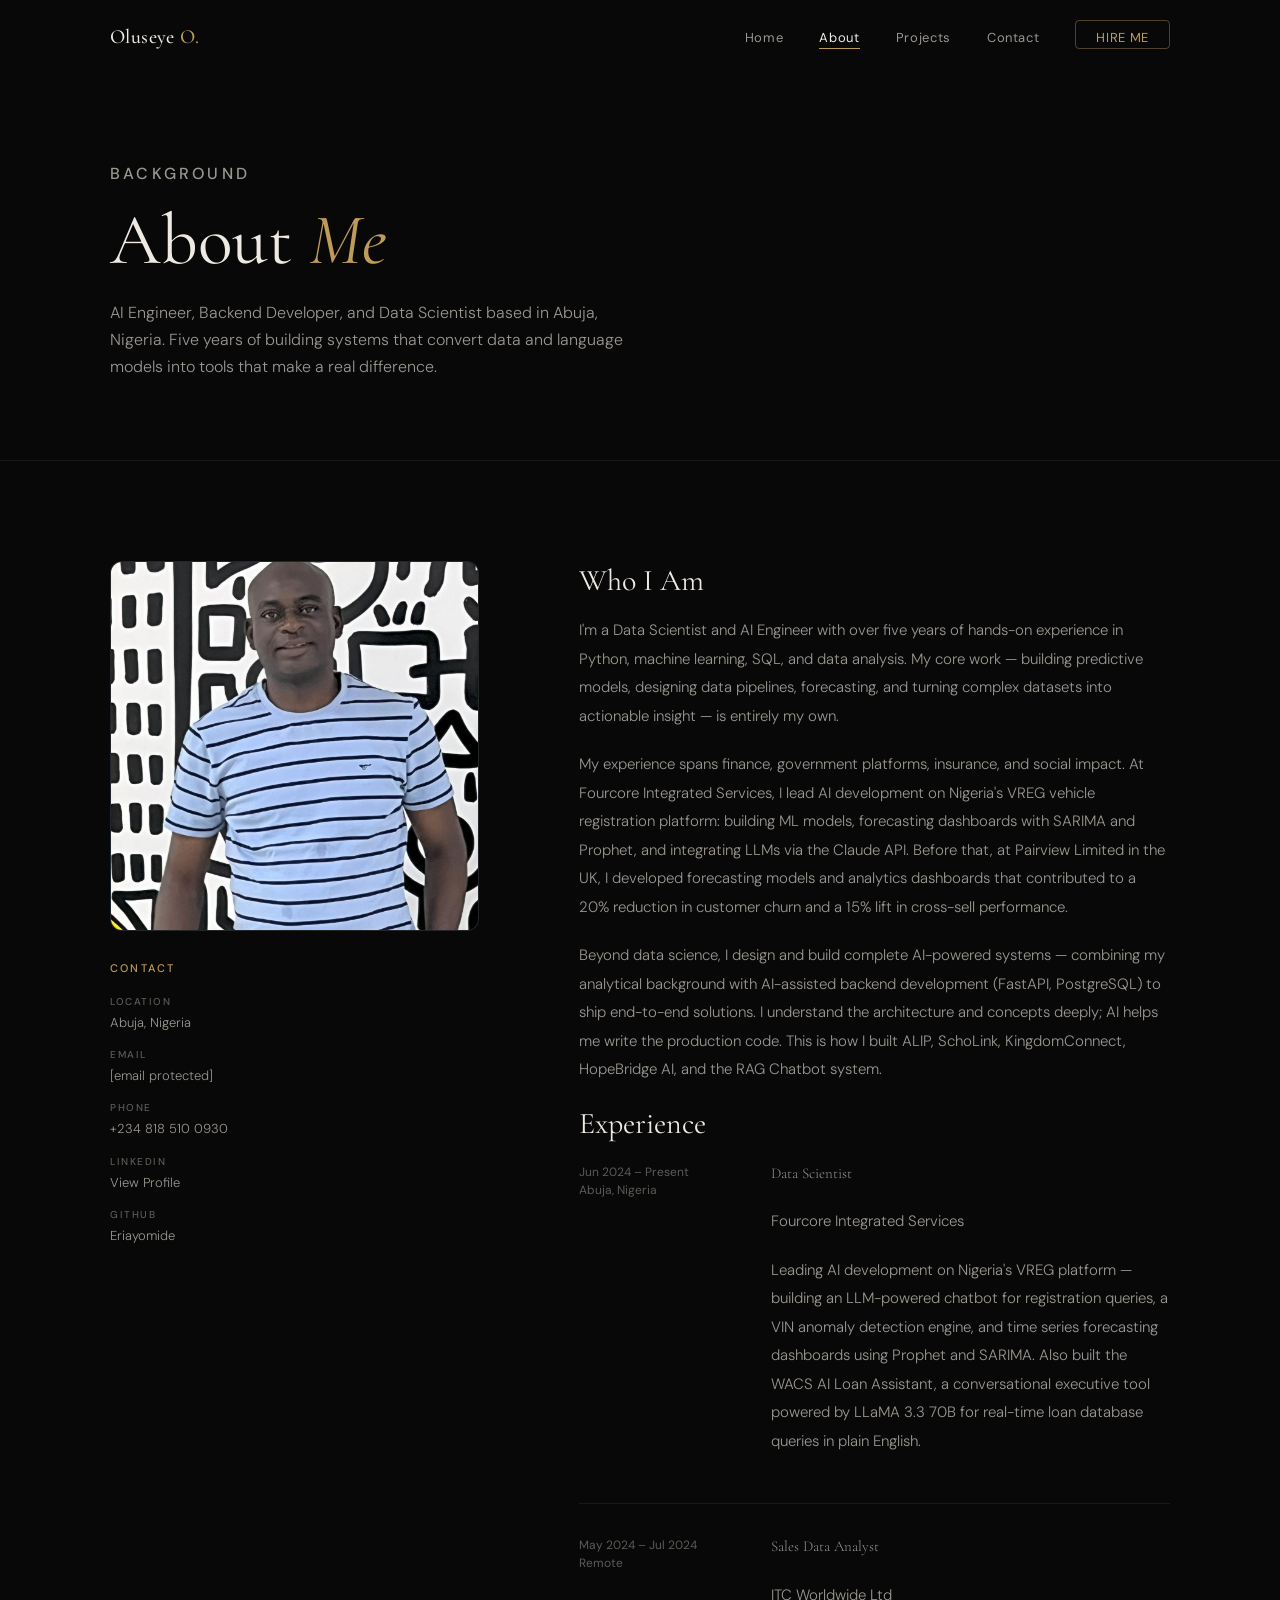
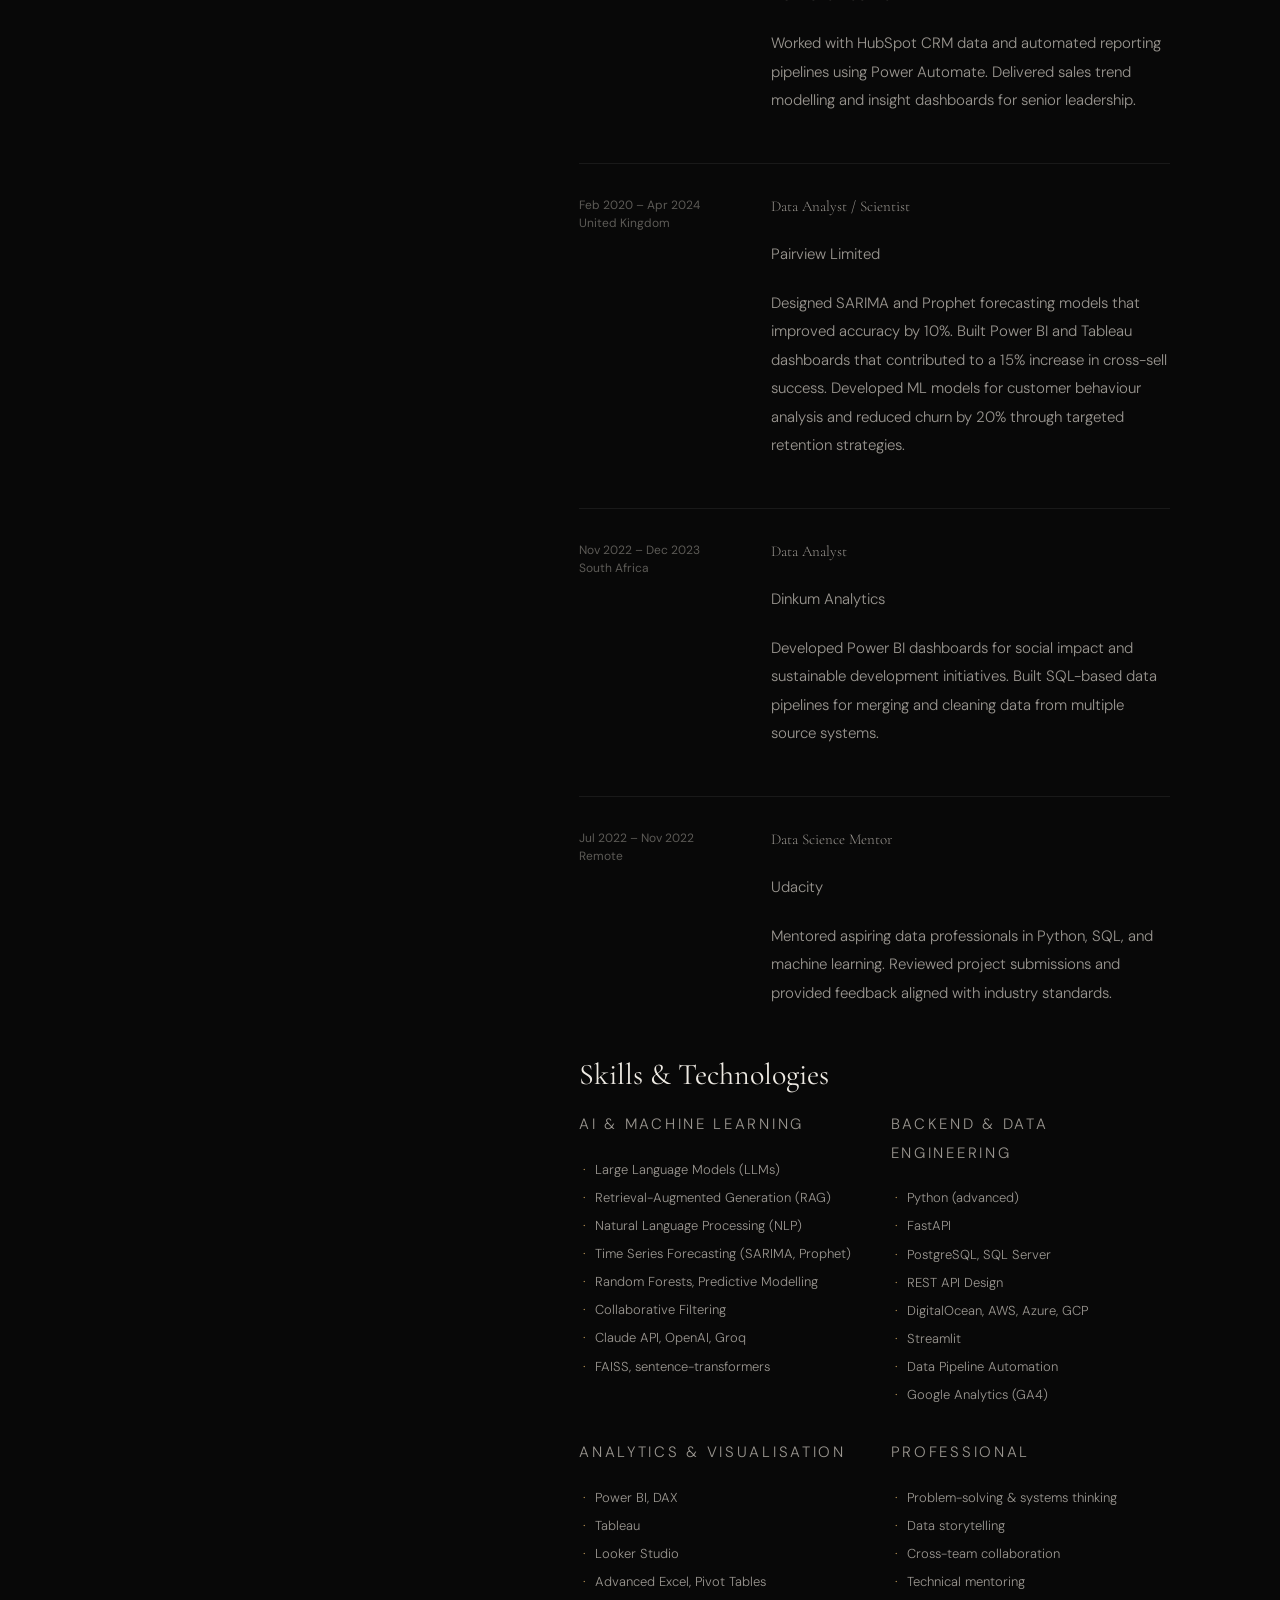
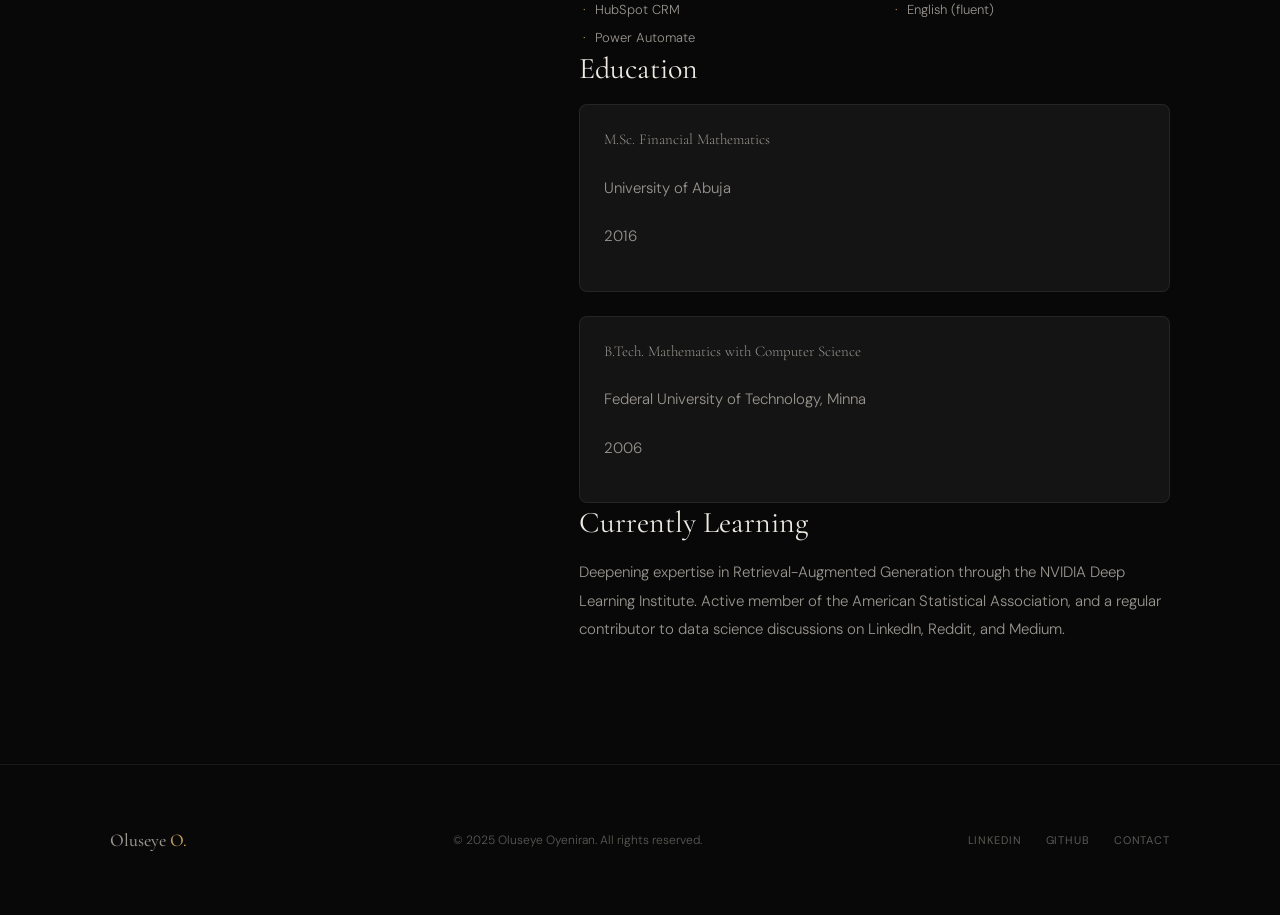
==== commit cf1090c3: "Update about.html" ====
--- a/about.html
+++ b/about.html
@@ -56,7 +56,7 @@
 
         <!-- Sidebar -->
         <aside class="about-sidebar reveal" aria-label="Contact information">
-          <div class="about-photo" style="overflow: hidden;">
+          <div class="about-photo" style="overflow: hidden; width: 100%; aspect-ratio: 1 / 1; border-radius: 12px; display: block;">
             <img src="images/headshot-tight.jpg" alt="Oluseye Oyeniran" style="width: 100%; height: 100%; object-fit: cover; display: block;" />
           </div>
 
